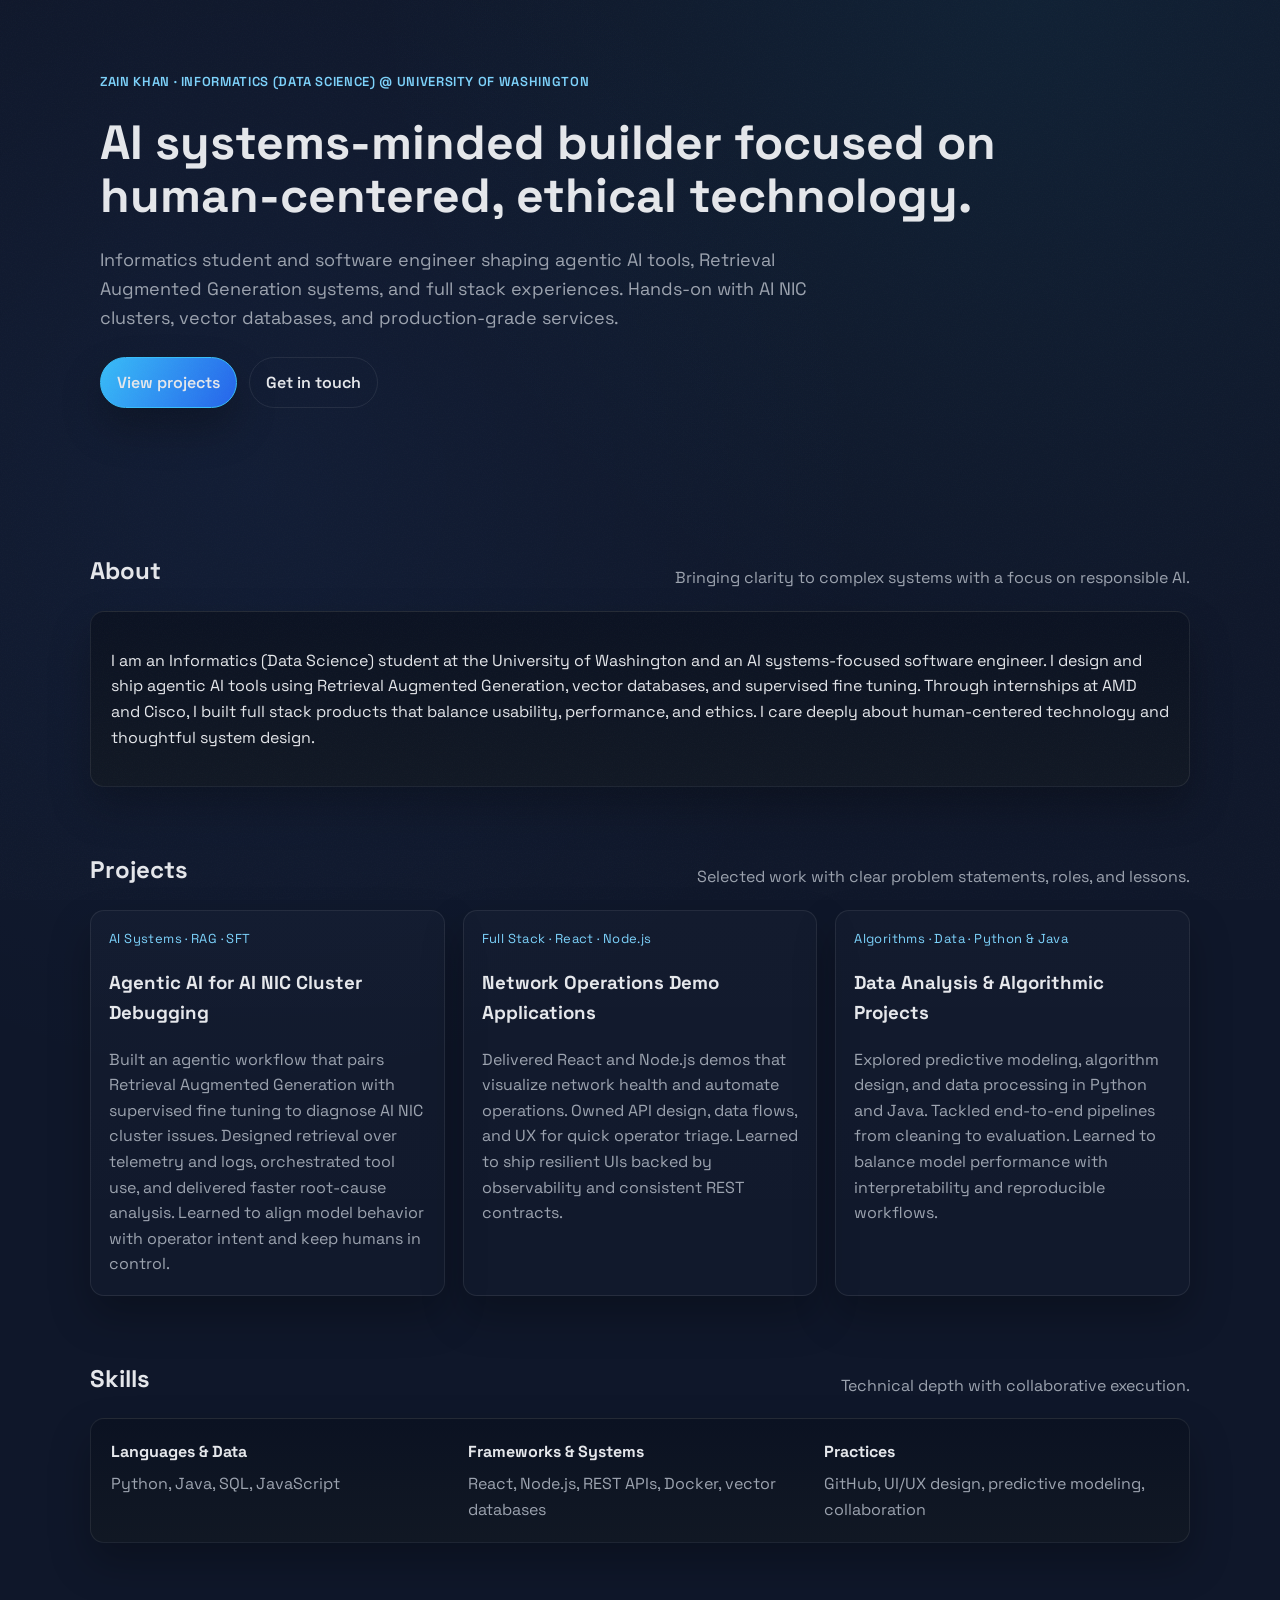
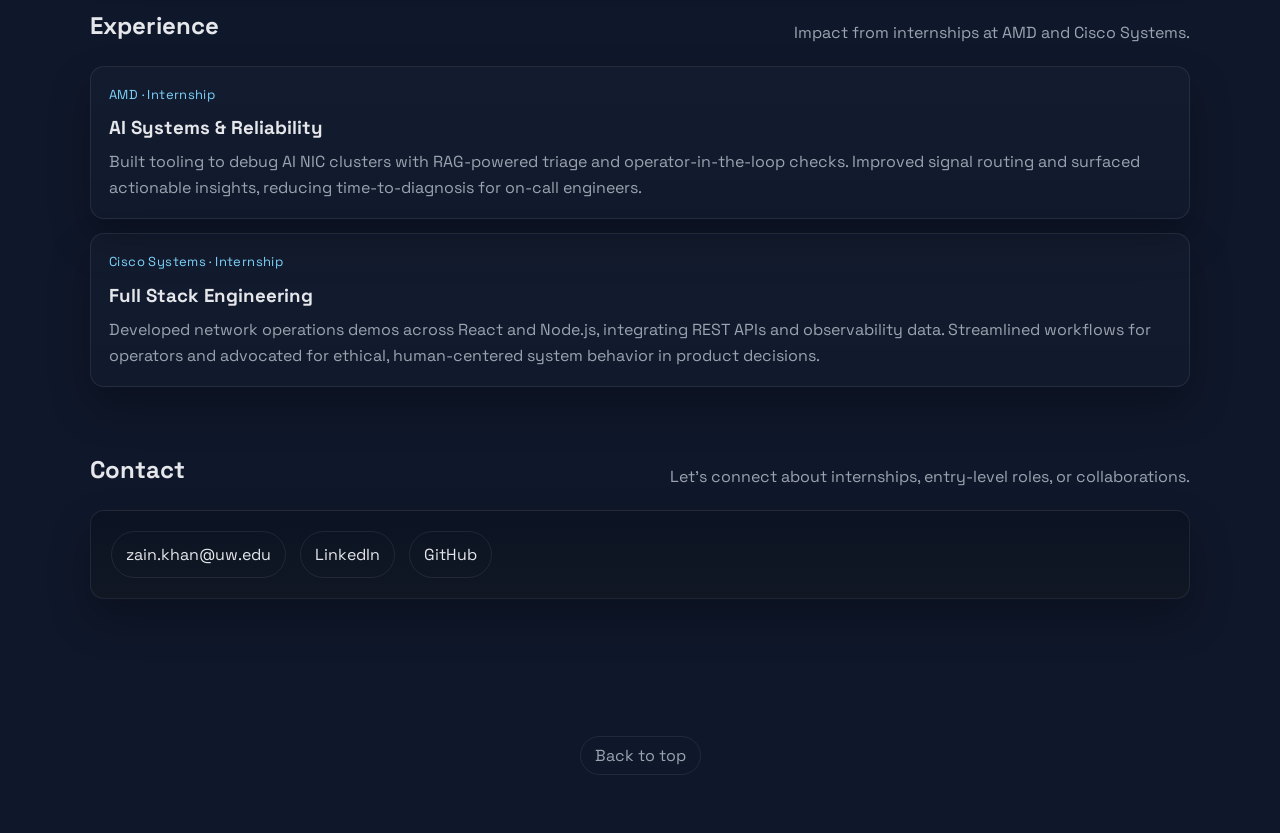
==== index.html @ 194621d7 "first commits" ====
<!doctype html>
<html lang="en">
<head>
  <meta charset="UTF-8">
  <meta name="viewport" content="width=device-width, initial-scale=1.0">
  <title>Zain Khan | Portfolio</title>
  <link rel="preconnect" href="https://fonts.googleapis.com">
  <link rel="preconnect" href="https://fonts.gstatic.com" crossorigin>
  <link href="https://fonts.googleapis.com/css2?family=Space+Grotesk:wght@400;500;600&family=Inter:wght@400;500&display=swap" rel="stylesheet">
  <link rel="stylesheet" href="style.css">
</head>
<body>
  <div class="grain"></div>
  <header class="hero" id="top">
    <div class="hero__inner">
      <p class="eyebrow">Zain Khan · Informatics (Data Science) @ University of Washington</p>
      <h1 class="hero__title">AI systems-minded builder focused on human-centered, ethical technology.</h1>
      <p class="hero__lede">
        Informatics student and software engineer shaping agentic AI tools, Retrieval Augmented Generation systems,
        and full stack experiences. Hands-on with AI NIC clusters, vector databases, and production-grade services.
      </p>
      <div class="hero__actions">
        <a class="button" href="#projects">View projects</a>
        <a class="button button--ghost" href="#contact">Get in touch</a>
      </div>
    </div>
  </header>

  <main class="shell">
    <section class="section" id="about">
      <div class="section__header">
        <h2>About</h2>
        <p>Bringing clarity to complex systems with a focus on responsible AI.</p>
      </div>
      <div class="panel">
        <p>
          I am an Informatics (Data Science) student at the University of Washington and an AI systems-focused software
          engineer. I design and ship agentic AI tools using Retrieval Augmented Generation, vector databases, and
          supervised fine tuning. Through internships at AMD and Cisco, I built full stack products that balance
          usability, performance, and ethics. I care deeply about human-centered technology and thoughtful system design.
        </p>
      </div>
    </section>

    <section class="section" id="projects">
      <div class="section__header">
        <h2>Projects</h2>
        <p>Selected work with clear problem statements, roles, and lessons.</p>
      </div>
      <div class="grid">
        <article class="card">
          <div class="card__meta">AI Systems · RAG · SFT</div>
          <h3>Agentic AI for AI NIC Cluster Debugging</h3>
          <p class="card__body">
            Built an agentic workflow that pairs Retrieval Augmented Generation with supervised fine tuning to diagnose
            AI NIC cluster issues. Designed retrieval over telemetry and logs, orchestrated tool use, and delivered faster
            root-cause analysis. Learned to align model behavior with operator intent and keep humans in control.
          </p>
        </article>
        <article class="card">
          <div class="card__meta">Full Stack · React · Node.js</div>
          <h3>Network Operations Demo Applications</h3>
          <p class="card__body">
            Delivered React and Node.js demos that visualize network health and automate operations. Owned API design,
            data flows, and UX for quick operator triage. Learned to ship resilient UIs backed by observability and
            consistent REST contracts.
          </p>
        </article>
        <article class="card">
          <div class="card__meta">Algorithms · Data · Python &amp; Java</div>
          <h3>Data Analysis &amp; Algorithmic Projects</h3>
          <p class="card__body">
            Explored predictive modeling, algorithm design, and data processing in Python and Java. Tackled end-to-end
            pipelines from cleaning to evaluation. Learned to balance model performance with interpretability and
            reproducible workflows.
          </p>
        </article>
      </div>
    </section>

    <section class="section" id="skills">
      <div class="section__header">
        <h2>Skills</h2>
        <p>Technical depth with collaborative execution.</p>
      </div>
      <div class="panel skills">
        <div>
          <h4>Languages &amp; Data</h4>
          <p>Python, Java, SQL, JavaScript</p>
        </div>
        <div>
          <h4>Frameworks &amp; Systems</h4>
          <p>React, Node.js, REST APIs, Docker, vector databases</p>
        </div>
        <div>
          <h4>Practices</h4>
          <p>GitHub, UI/UX design, predictive modeling, collaboration</p>
        </div>
      </div>
    </section>

    <section class="section" id="experience">
      <div class="section__header">
        <h2>Experience</h2>
        <p>Impact from internships at AMD and Cisco Systems.</p>
      </div>
      <div class="timeline">
        <div class="timeline__item">
          <div class="timeline__meta">AMD · Internship</div>
          <h3>AI Systems &amp; Reliability</h3>
          <p>
            Built tooling to debug AI NIC clusters with RAG-powered triage and operator-in-the-loop checks. Improved
            signal routing and surfaced actionable insights, reducing time-to-diagnosis for on-call engineers.
          </p>
        </div>
        <div class="timeline__item">
          <div class="timeline__meta">Cisco Systems · Internship</div>
          <h3>Full Stack Engineering</h3>
          <p>
            Developed network operations demos across React and Node.js, integrating REST APIs and observability data.
            Streamlined workflows for operators and advocated for ethical, human-centered system behavior in product
            decisions.
          </p>
        </div>
      </div>
    </section>

    <section class="section" id="contact">
      <div class="section__header">
        <h2>Contact</h2>
        <p>Let’s connect about internships, entry-level roles, or collaborations.</p>
      </div>
      <div class="panel contact">
        <a href="mailto:zhk2@uw.edu" class="contact__link">zain.khan@uw.edu</a>
        <a href="www.linkedin.com/in/zain-khan-049b22222" class="contact__link" target="_blank" rel="noreferrer">LinkedIn</a>
        <a href="https://github.com/zainkhanh1892" class="contact__link" target="_blank" rel="noreferrer">GitHub</a>
      </div>
    </section>
  </main>

  <footer class="footer">
    <a href="#top" class="back-to-top">Back to top</a>
  </footer>
</body>
</html>
---- style.css ----
:root {
  --bg: #0f172a;
  --surface: #111827;
  --card: #111824;
  --panel: #0b1222;
  --text: #e5e7eb;
  --muted: #9ca3af;
  --accent: #7dd3fc;
  --accent-strong: #38bdf8;
  --border: rgba(255, 255, 255, 0.08);
  --shadow: 0 20px 40px rgba(0, 0, 0, 0.25);
  --radius: 14px;
}

* {
  box-sizing: border-box;
}

body {
  margin: 0;
  font-family: "Space Grotesk", "Inter", "Helvetica Neue", Arial, sans-serif;
  background: radial-gradient(circle at 20% 20%, rgba(61, 131, 255, 0.05), transparent 28%),
    radial-gradient(circle at 80% 0%, rgba(34, 211, 238, 0.05), transparent 25%),
    var(--bg);
  color: var(--text);
  min-height: 100vh;
  line-height: 1.6;
}

.grain {
  pointer-events: none;
  position: fixed;
  inset: 0;
  background-image: url("data:image/svg+xml,%3Csvg xmlns='http://www.w3.org/2000/svg' width='160' height='160' viewBox='0 0 160 160'%3E%3Cfilter id='n' x='0' y='0'%3E%3CfeTurbulence type='fractalNoise' baseFrequency='.8' numOctaves='4' stitchTiles='stitch'/%3E%3C/filter%3E%3Crect width='100%25' height='100%25' filter='url(%23n)' opacity='.05'/%3E%3C/svg%3E");
  opacity: 0.5;
}

.shell {
  width: min(1100px, 92vw);
  margin: 0 auto 120px;
  padding-top: 48px;
}

.hero {
  padding: 72px 0 32px;
}

.hero__inner {
  width: min(1080px, 90vw);
  margin: 0 auto;
  display: grid;
  gap: 24px;
}

.hero__title {
  font-size: clamp(32px, 5vw, 48px);
  line-height: 1.1;
  margin: 0;
}

.hero__lede {
  margin: 0;
  color: var(--muted);
  max-width: 720px;
  font-size: 18px;
}

.hero__actions {
  display: flex;
  gap: 12px;
  flex-wrap: wrap;
}

.eyebrow {
  margin: 0;
  letter-spacing: 0.05em;
  text-transform: uppercase;
  color: var(--accent);
  font-weight: 600;
  font-size: 13px;
}

.button {
  display: inline-flex;
  align-items: center;
  justify-content: center;
  padding: 12px 16px;
  border-radius: 999px;
  border: 1px solid var(--accent-strong);
  color: var(--text);
  text-decoration: none;
  background: linear-gradient(120deg, var(--accent-strong), #2563eb);
  font-weight: 600;
  transition: transform 120ms ease, box-shadow 120ms ease, opacity 120ms ease;
  box-shadow: var(--shadow);
}

.button:hover {
  transform: translateY(-2px);
}

.button:active {
  transform: translateY(0);
  opacity: 0.9;
}

.button--ghost {
  background: transparent;
  border-color: var(--border);
  box-shadow: none;
  color: var(--text);
}

.section {
  margin-top: 64px;
}

.section__header {
  display: flex;
  justify-content: space-between;
  align-items: flex-end;
  gap: 16px;
  flex-wrap: wrap;
  margin-bottom: 20px;
}

.section__header h2 {
  margin: 0;
  font-size: 24px;
}

.section__header p {
  margin: 0;
  color: var(--muted);
}

.panel {
  background: linear-gradient(180deg, var(--panel), var(--card));
  border: 1px solid var(--border);
  padding: 20px;
  border-radius: var(--radius);
  box-shadow: var(--shadow);
}

.grid {
  display: grid;
  grid-template-columns: repeat(auto-fit, minmax(280px, 1fr));
  gap: 18px;
}

.card {
  background: linear-gradient(180deg, rgba(255, 255, 255, 0.02), rgba(255, 255, 255, 0.01));
  border: 1px solid var(--border);
  padding: 18px;
  border-radius: var(--radius);
  box-shadow: var(--shadow);
  transition: transform 150ms ease, border-color 150ms ease;
}

.card:hover {
  transform: translateY(-4px);
  border-color: rgba(125, 211, 252, 0.5);
}

.card__meta {
  color: var(--accent);
  font-size: 13px;
  letter-spacing: 0.03em;
  margin-bottom: 8px;
}

.card__body {
  color: var(--muted);
  margin: 0;
}

.skills {
  display: grid;
  grid-template-columns: repeat(auto-fit, minmax(220px, 1fr));
  gap: 12px;
}

.skills h4 {
  margin: 0 0 6px 0;
  font-size: 16px;
}

.skills p {
  margin: 0;
  color: var(--muted);
}

.timeline {
  display: grid;
  gap: 14px;
}

.timeline__item {
  background: linear-gradient(180deg, rgba(255, 255, 255, 0.02), rgba(255, 255, 255, 0.01));
  border: 1px solid var(--border);
  padding: 18px;
  border-radius: var(--radius);
  box-shadow: var(--shadow);
}

.timeline__meta {
  color: var(--accent);
  font-size: 13px;
  letter-spacing: 0.03em;
}

.timeline__item h3 {
  margin: 8px 0 6px 0;
}

.timeline__item p {
  margin: 0;
  color: var(--muted);
}

.contact {
  display: flex;
  gap: 14px;
  flex-wrap: wrap;
}

.contact__link {
  color: var(--text);
  text-decoration: none;
  padding: 10px 14px;
  border: 1px solid var(--border);
  border-radius: 999px;
  transition: border-color 120ms ease, transform 120ms ease;
}

.contact__link:hover {
  border-color: var(--accent-strong);
  transform: translateY(-2px);
}

.footer {
  padding: 24px 0 64px;
  text-align: center;
}

.back-to-top {
  color: var(--muted);
  text-decoration: none;
  border: 1px solid var(--border);
  padding: 8px 14px;
  border-radius: 999px;
  transition: color 120ms ease, border-color 120ms ease;
}

.back-to-top:hover {
  color: var(--text);
  border-color: var(--accent);
}

@media (max-width: 640px) {
  .hero {
    padding-top: 48px;
  }

  .section {
    margin-top: 52px;
  }
}
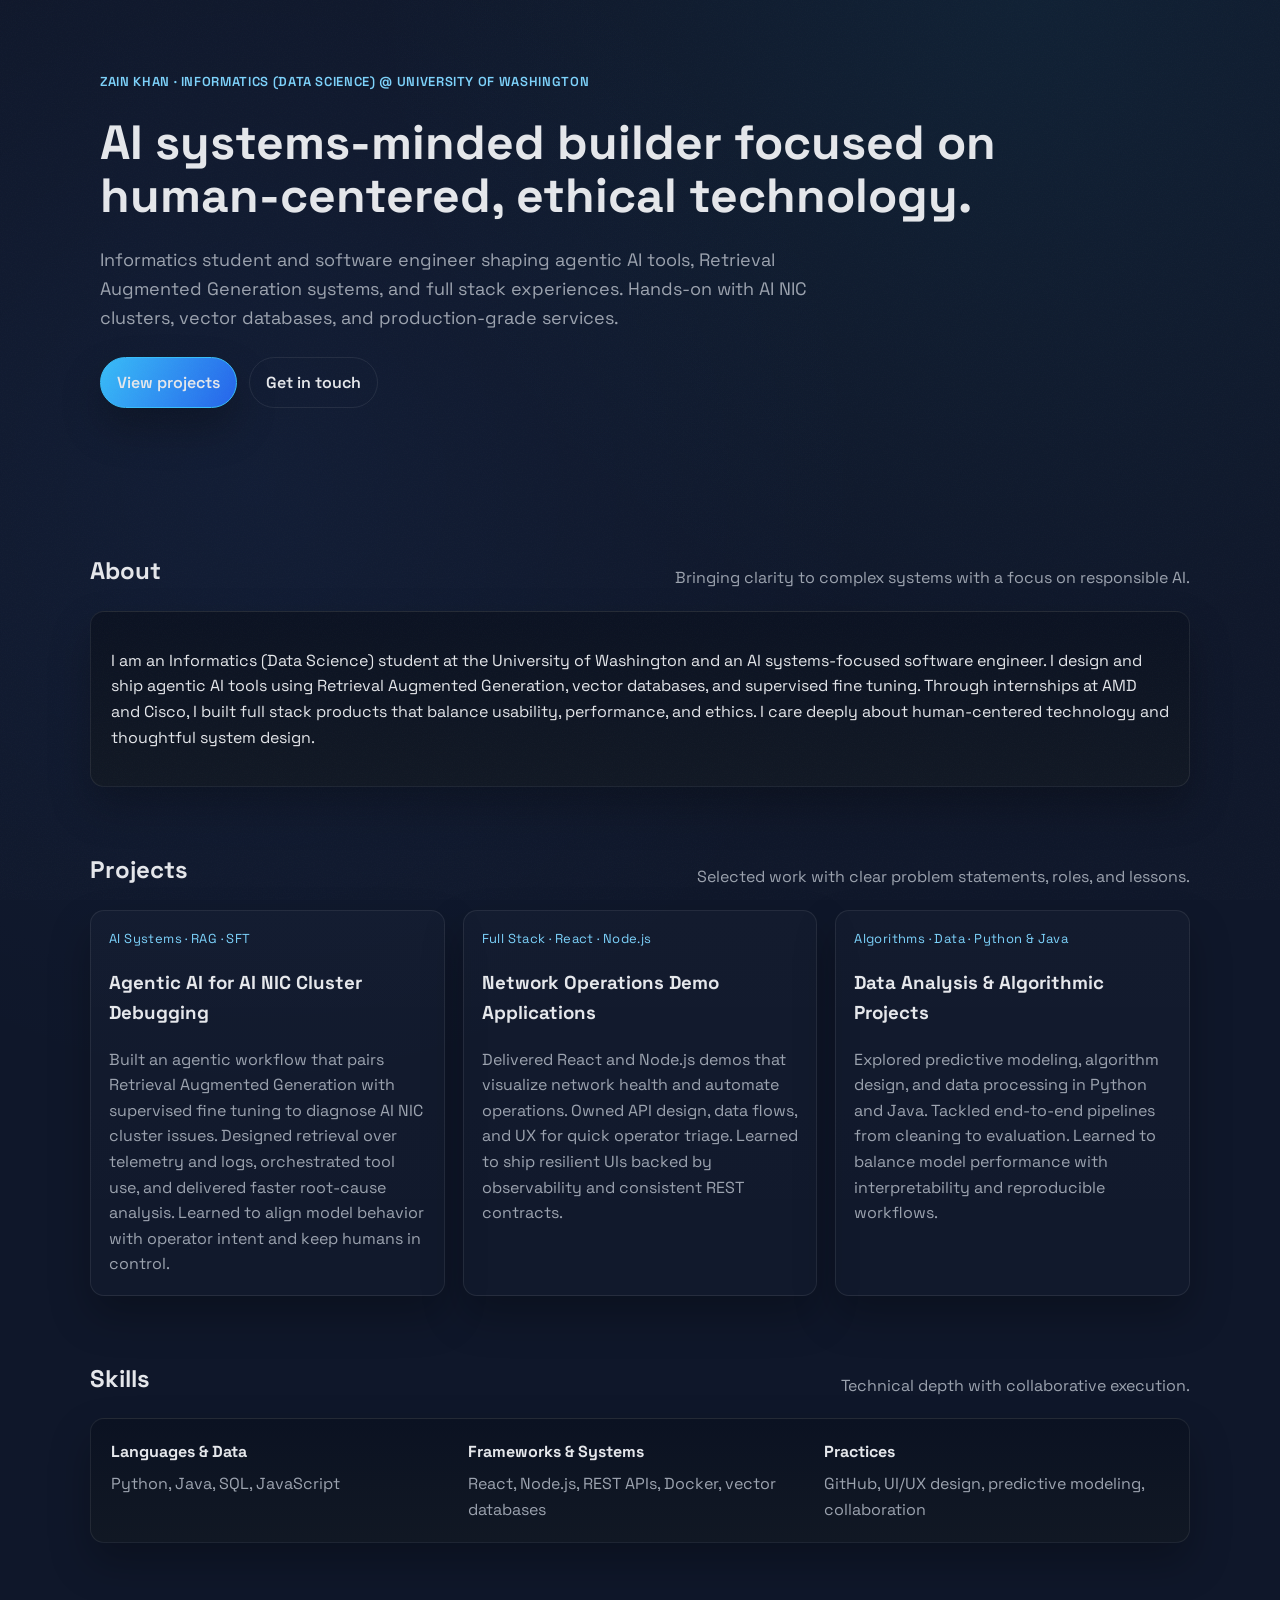
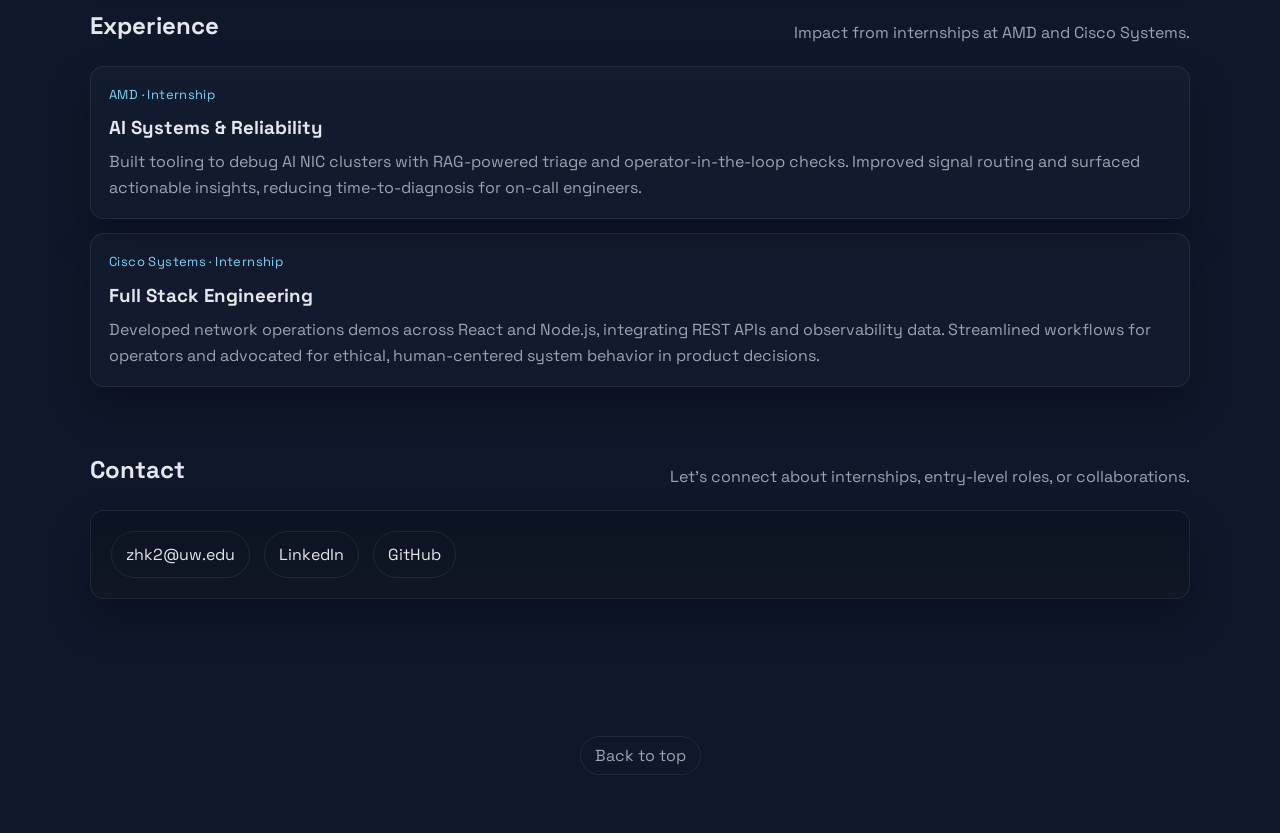
==== commit a33039a8: "fixed email" ====
--- a/index.html
+++ b/index.html
@@ -131,7 +131,7 @@
         <p>Let’s connect about internships, entry-level roles, or collaborations.</p>
       </div>
       <div class="panel contact">
-        <a href="mailto:zhk2@uw.edu" class="contact__link">zain.khan@uw.edu</a>
+        <a href="mailto:zhk2@uw.edu" class="contact__link">zhk2@uw.edu</a>
         <a href="www.linkedin.com/in/zain-khan-049b22222" class="contact__link" target="_blank" rel="noreferrer">LinkedIn</a>
         <a href="https://github.com/zainkhanh1892" class="contact__link" target="_blank" rel="noreferrer">GitHub</a>
       </div>
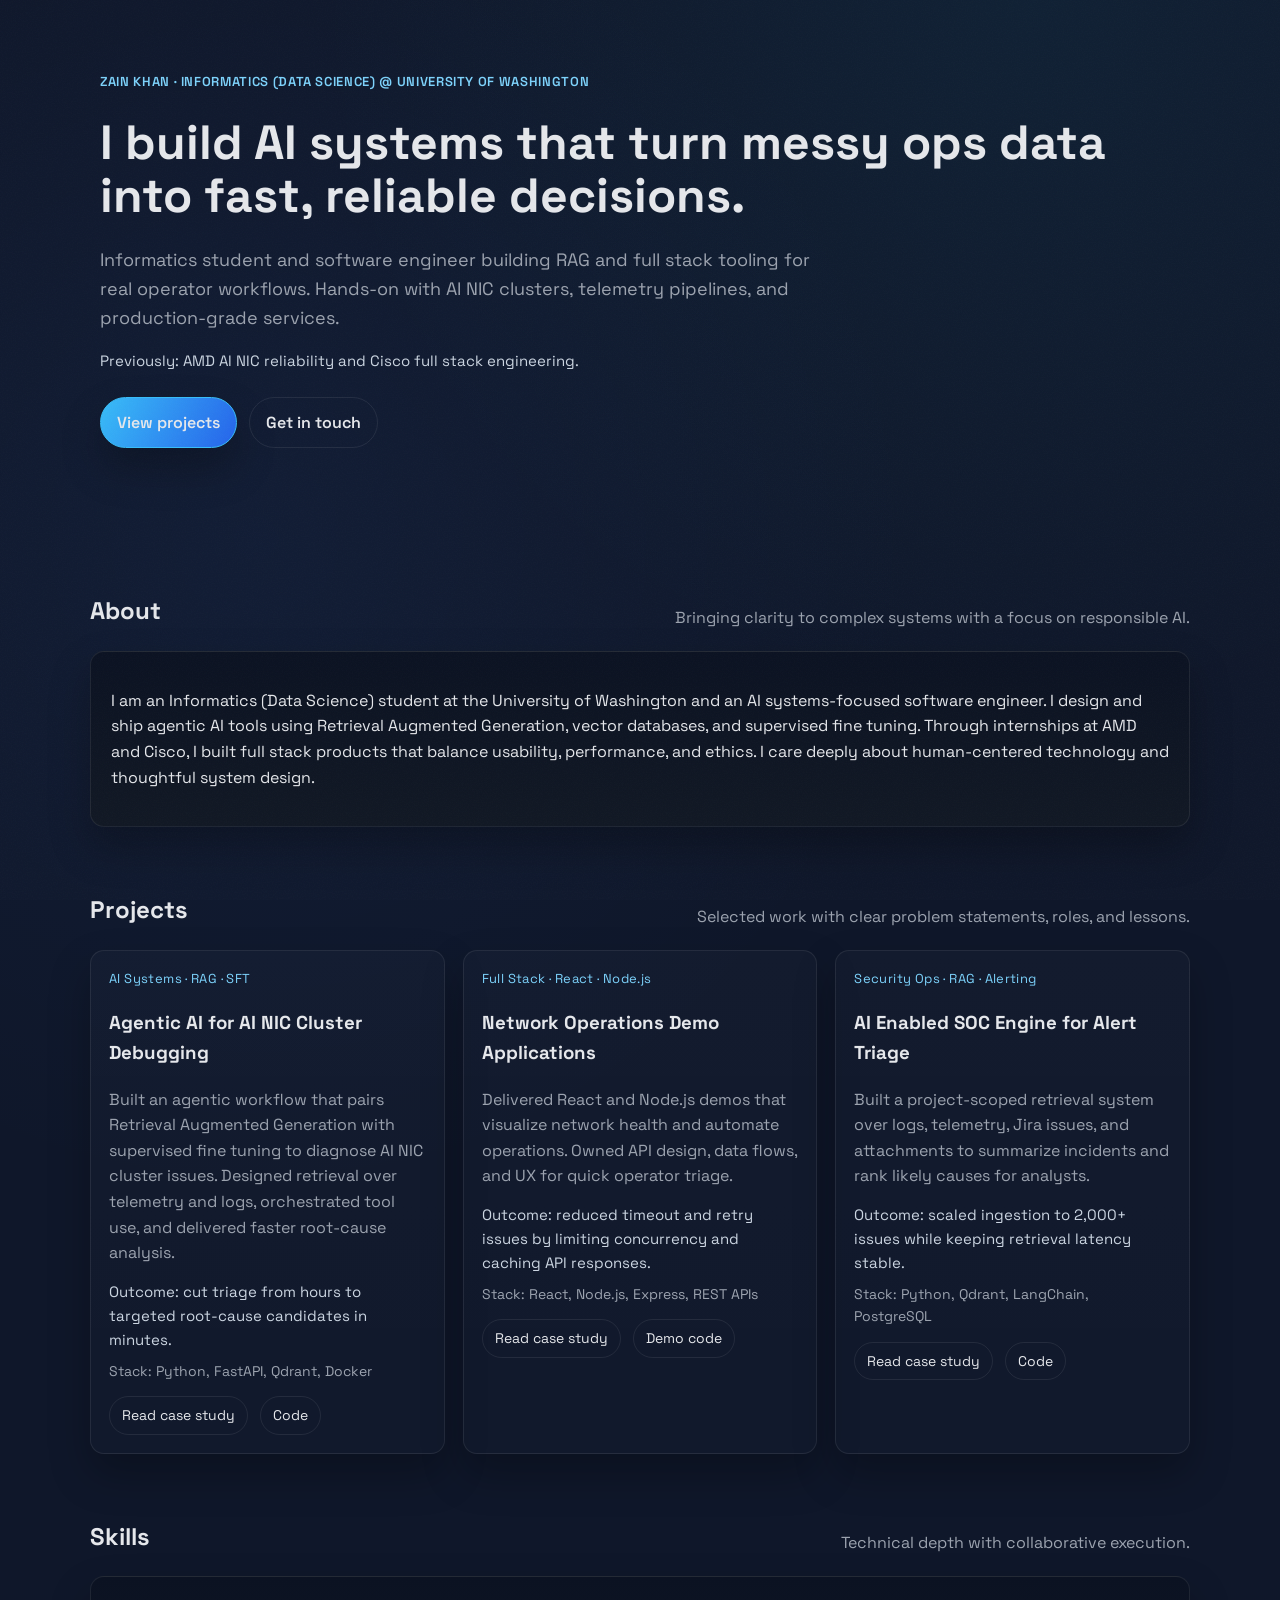
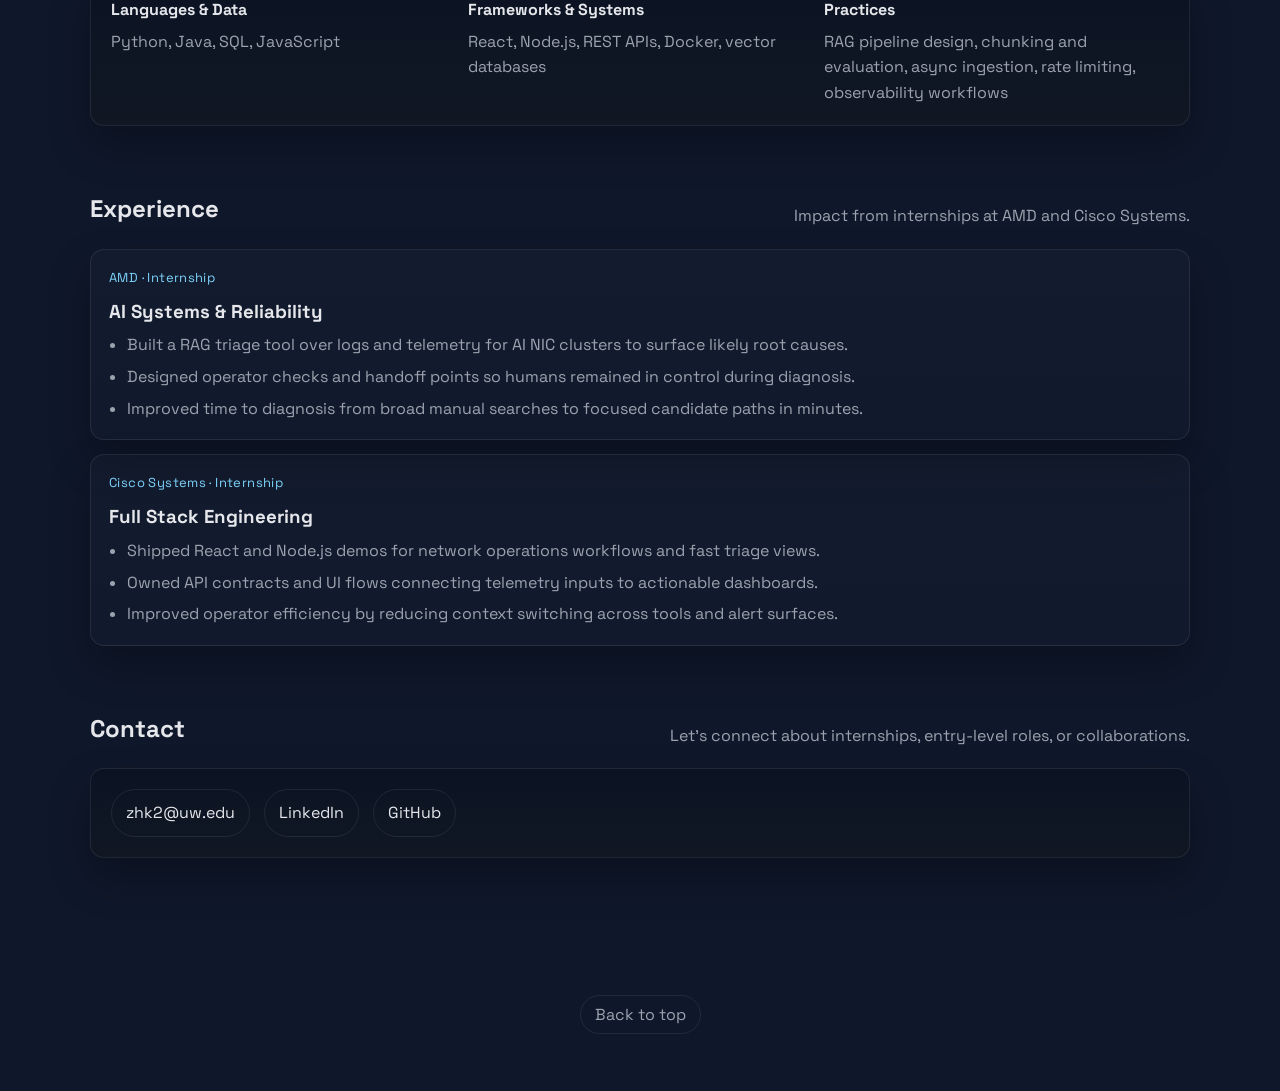
==== commit d564003b: "portfolio feedback changes" ====
--- a/index.html
+++ b/index.html
@@ -14,11 +14,12 @@
   <header class="hero" id="top">
     <div class="hero__inner">
       <p class="eyebrow">Zain Khan · Informatics (Data Science) @ University of Washington</p>
-      <h1 class="hero__title">AI systems-minded builder focused on human-centered, ethical technology.</h1>
+      <h1 class="hero__title">I build AI systems that turn messy ops data into fast, reliable decisions.</h1>
       <p class="hero__lede">
-        Informatics student and software engineer shaping agentic AI tools, Retrieval Augmented Generation systems,
-        and full stack experiences. Hands-on with AI NIC clusters, vector databases, and production-grade services.
+        Informatics student and software engineer building RAG and full stack tooling for real operator workflows.
+        Hands-on with AI NIC clusters, telemetry pipelines, and production-grade services.
       </p>
+      <p class="hero__cred">Previously: AMD AI NIC reliability and Cisco full stack engineering.</p>
       <div class="hero__actions">
         <a class="button" href="#projects">View projects</a>
         <a class="button button--ghost" href="#contact">Get in touch</a>
@@ -54,26 +55,42 @@
           <p class="card__body">
             Built an agentic workflow that pairs Retrieval Augmented Generation with supervised fine tuning to diagnose
             AI NIC cluster issues. Designed retrieval over telemetry and logs, orchestrated tool use, and delivered faster
-            root-cause analysis. Learned to align model behavior with operator intent and keep humans in control.
+            root-cause analysis.
           </p>
+          <p class="card__metric">Outcome: cut triage from hours to targeted root-cause candidates in minutes.</p>
+          <p class="card__stack">Stack: Python, FastAPI, Qdrant, Docker</p>
+          <div class="card__links">
+            <a href="case-studies/ai-nic-rag.html">Read case study</a>
+            <a href="https://github.com/zainkhanh1892" target="_blank" rel="noreferrer">Code</a>
+          </div>
         </article>
         <article class="card">
           <div class="card__meta">Full Stack · React · Node.js</div>
           <h3>Network Operations Demo Applications</h3>
           <p class="card__body">
             Delivered React and Node.js demos that visualize network health and automate operations. Owned API design,
-            data flows, and UX for quick operator triage. Learned to ship resilient UIs backed by observability and
-            consistent REST contracts.
+            data flows, and UX for quick operator triage.
           </p>
+          <p class="card__metric">Outcome: reduced timeout and retry issues by limiting concurrency and caching API responses.</p>
+          <p class="card__stack">Stack: React, Node.js, Express, REST APIs</p>
+          <div class="card__links">
+            <a href="case-studies/network-ops-demos.html">Read case study</a>
+            <a href="https://github.com/zainkhanh1892" target="_blank" rel="noreferrer">Demo code</a>
+          </div>
         </article>
         <article class="card">
-          <div class="card__meta">Algorithms · Data · Python &amp; Java</div>
-          <h3>Data Analysis &amp; Algorithmic Projects</h3>
+          <div class="card__meta">Security Ops · RAG · Alerting</div>
+          <h3>AI Enabled SOC Engine for Alert Triage</h3>
           <p class="card__body">
-            Explored predictive modeling, algorithm design, and data processing in Python and Java. Tackled end-to-end
-            pipelines from cleaning to evaluation. Learned to balance model performance with interpretability and
-            reproducible workflows.
+            Built a project-scoped retrieval system over logs, telemetry, Jira issues, and attachments to summarize incidents
+            and rank likely causes for analysts.
           </p>
+          <p class="card__metric">Outcome: scaled ingestion to 2,000+ issues while keeping retrieval latency stable.</p>
+          <p class="card__stack">Stack: Python, Qdrant, LangChain, PostgreSQL</p>
+          <div class="card__links">
+            <a href="case-studies/soc-engine-rag.html">Read case study</a>
+            <a href="https://github.com/zainkhanh1892" target="_blank" rel="noreferrer">Code</a>
+          </div>
         </article>
       </div>
     </section>
@@ -94,7 +111,7 @@
         </div>
         <div>
           <h4>Practices</h4>
-          <p>GitHub, UI/UX design, predictive modeling, collaboration</p>
+          <p>RAG pipeline design, chunking and evaluation, async ingestion, rate limiting, observability workflows</p>
         </div>
       </div>
     </section>
@@ -108,19 +125,20 @@
         <div class="timeline__item">
           <div class="timeline__meta">AMD · Internship</div>
           <h3>AI Systems &amp; Reliability</h3>
-          <p>
-            Built tooling to debug AI NIC clusters with RAG-powered triage and operator-in-the-loop checks. Improved
-            signal routing and surfaced actionable insights, reducing time-to-diagnosis for on-call engineers.
-          </p>
+          <ul>
+            <li>Built a RAG triage tool over logs and telemetry for AI NIC clusters to surface likely root causes.</li>
+            <li>Designed operator checks and handoff points so humans remained in control during diagnosis.</li>
+            <li>Improved time to diagnosis from broad manual searches to focused candidate paths in minutes.</li>
+          </ul>
         </div>
         <div class="timeline__item">
           <div class="timeline__meta">Cisco Systems · Internship</div>
           <h3>Full Stack Engineering</h3>
-          <p>
-            Developed network operations demos across React and Node.js, integrating REST APIs and observability data.
-            Streamlined workflows for operators and advocated for ethical, human-centered system behavior in product
-            decisions.
-          </p>
+          <ul>
+            <li>Shipped React and Node.js demos for network operations workflows and fast triage views.</li>
+            <li>Owned API contracts and UI flows connecting telemetry inputs to actionable dashboards.</li>
+            <li>Improved operator efficiency by reducing context switching across tools and alert surfaces.</li>
+          </ul>
         </div>
       </div>
     </section>
@@ -132,7 +150,7 @@
       </div>
       <div class="panel contact">
         <a href="mailto:zhk2@uw.edu" class="contact__link">zhk2@uw.edu</a>
-        <a href="www.linkedin.com/in/zain-khan-049b22222" class="contact__link" target="_blank" rel="noreferrer">LinkedIn</a>
+        <a href="https://linkedin.com/in/zain-khan-049b22222" class="contact__link" target="_blank" rel="noreferrer">LinkedIn</a>
         <a href="https://github.com/zainkhanh1892" class="contact__link" target="_blank" rel="noreferrer">GitHub</a>
       </div>
     </section>
--- a/style.css
+++ b/style.css
@@ -65,6 +65,13 @@
   font-size: 18px;
 }
 
+.hero__cred {
+  margin: -8px 0 0 0;
+  color: #cbd5e1;
+  font-size: 15px;
+  max-width: 720px;
+}
+
 .hero__actions {
   display: flex;
   gap: 12px;
@@ -174,6 +181,40 @@
   margin: 0;
 }
 
+.card__metric {
+  margin: 14px 0 0 0;
+  color: #cbd5e1;
+  font-size: 15px;
+}
+
+.card__stack {
+  margin: 8px 0 0 0;
+  color: var(--muted);
+  font-size: 14px;
+}
+
+.card__links {
+  display: flex;
+  gap: 12px;
+  margin-top: 14px;
+  flex-wrap: wrap;
+}
+
+.card__links a {
+  color: var(--text);
+  text-decoration: none;
+  border: 1px solid var(--border);
+  border-radius: 999px;
+  padding: 7px 12px;
+  font-size: 14px;
+  transition: border-color 120ms ease, transform 120ms ease;
+}
+
+.card__links a:hover {
+  border-color: var(--accent-strong);
+  transform: translateY(-2px);
+}
+
 .skills {
   display: grid;
   grid-template-columns: repeat(auto-fit, minmax(220px, 1fr));
@@ -218,6 +259,16 @@
   color: var(--muted);
 }
 
+.timeline__item ul {
+  margin: 0;
+  padding-left: 18px;
+  color: var(--muted);
+}
+
+.timeline__item li + li {
+  margin-top: 6px;
+}
+
 .contact {
   display: flex;
   gap: 14px;
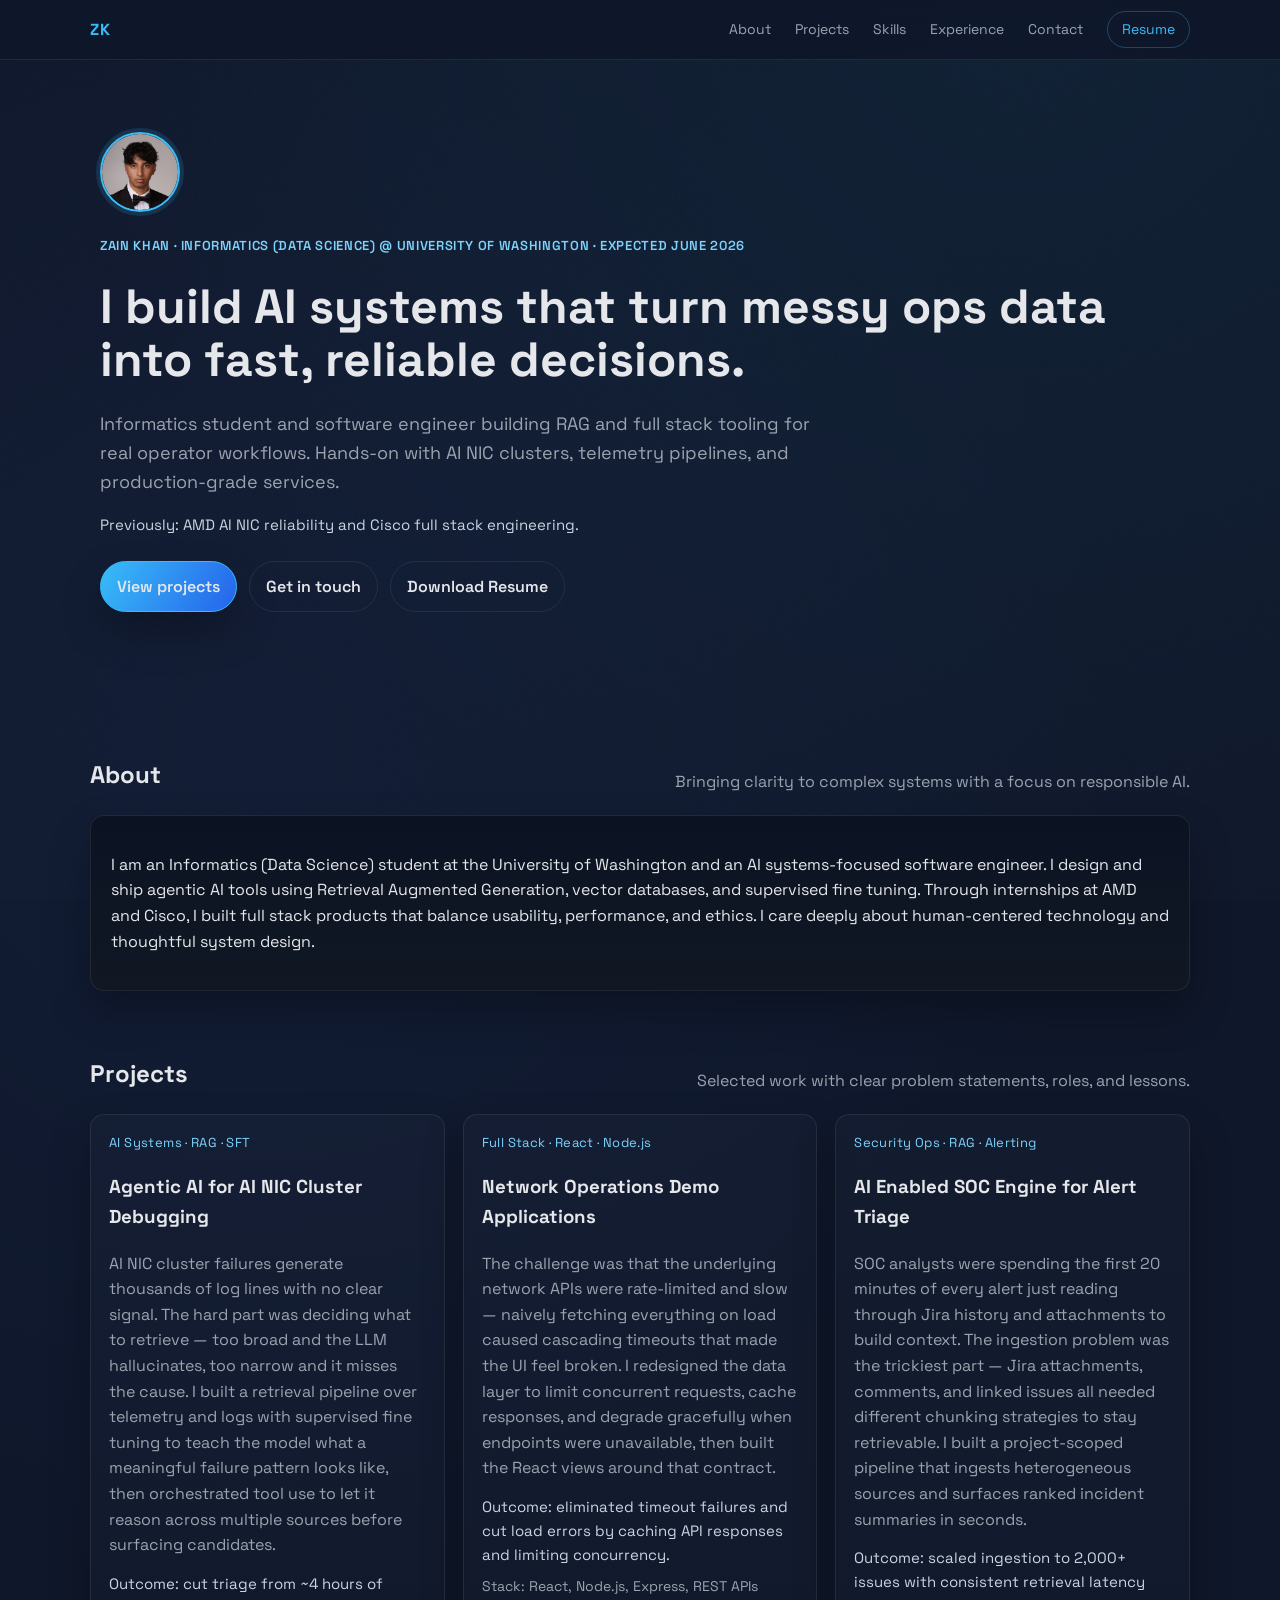
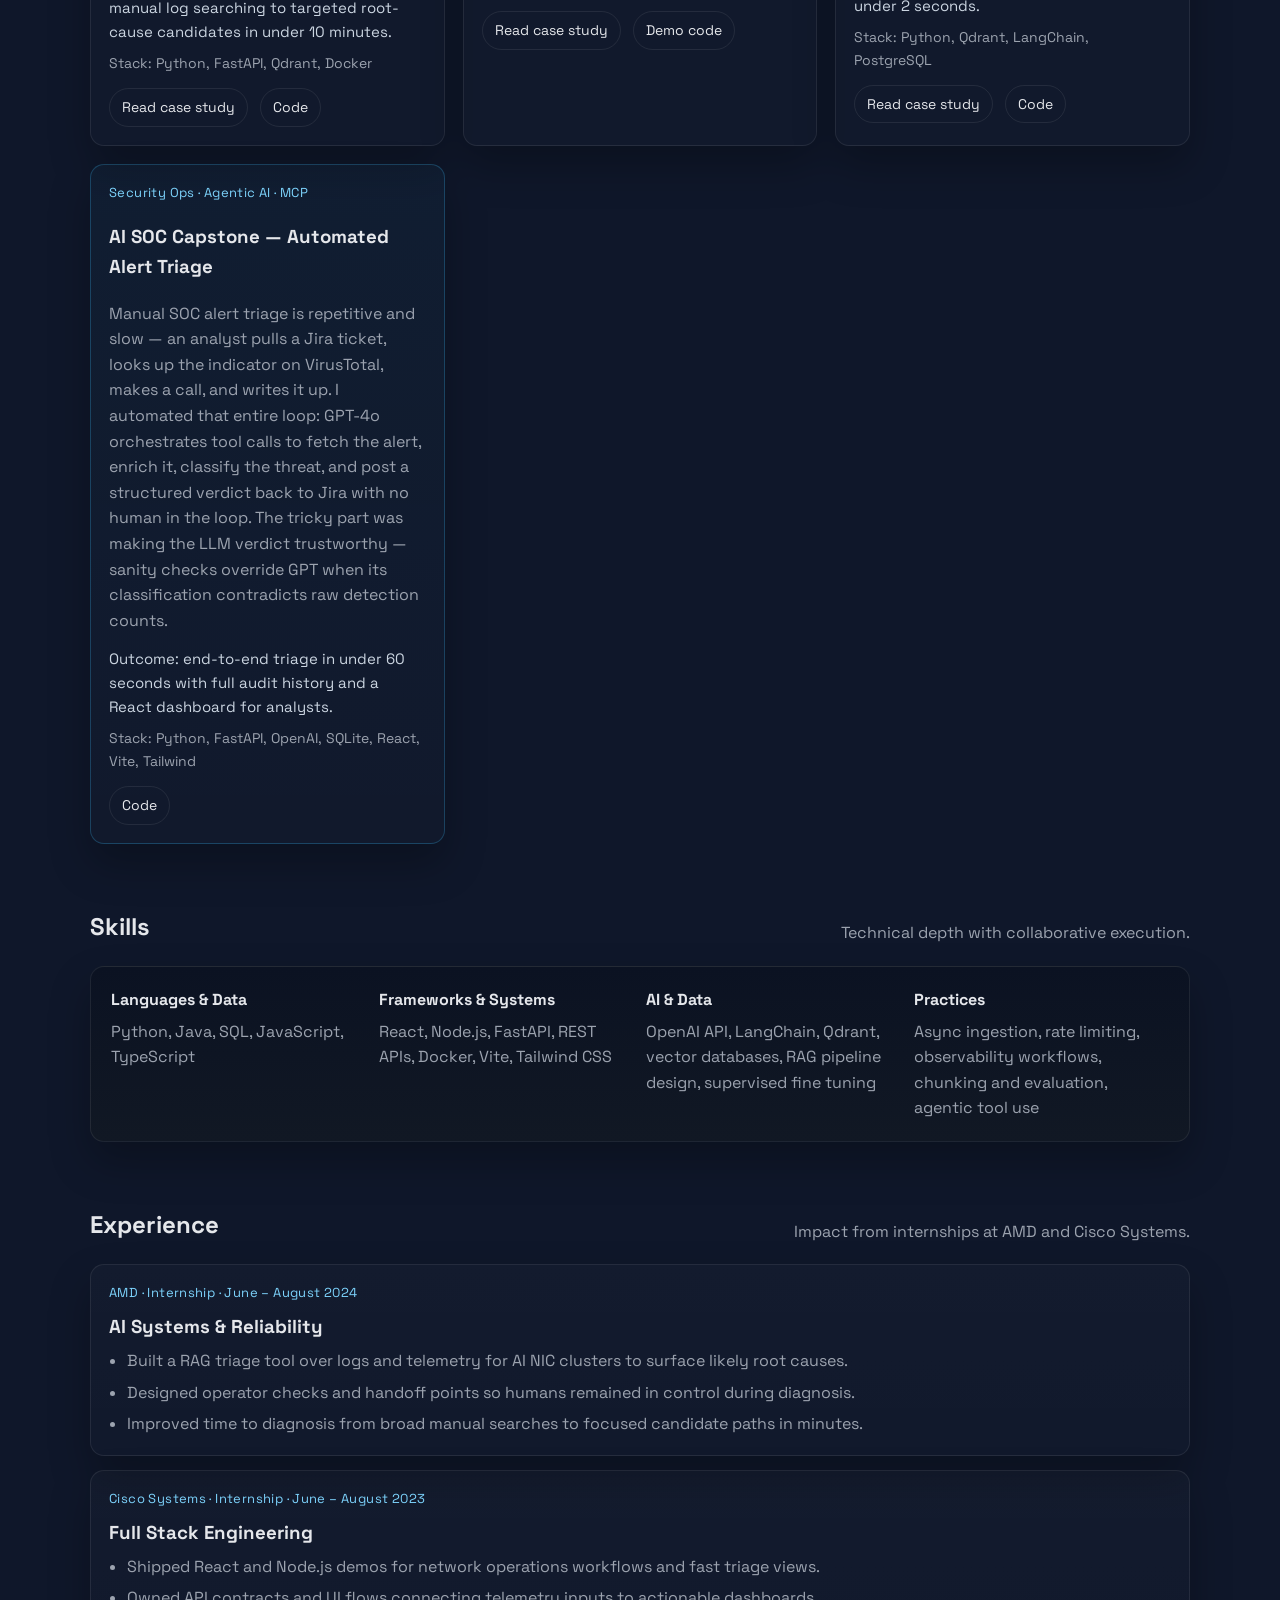
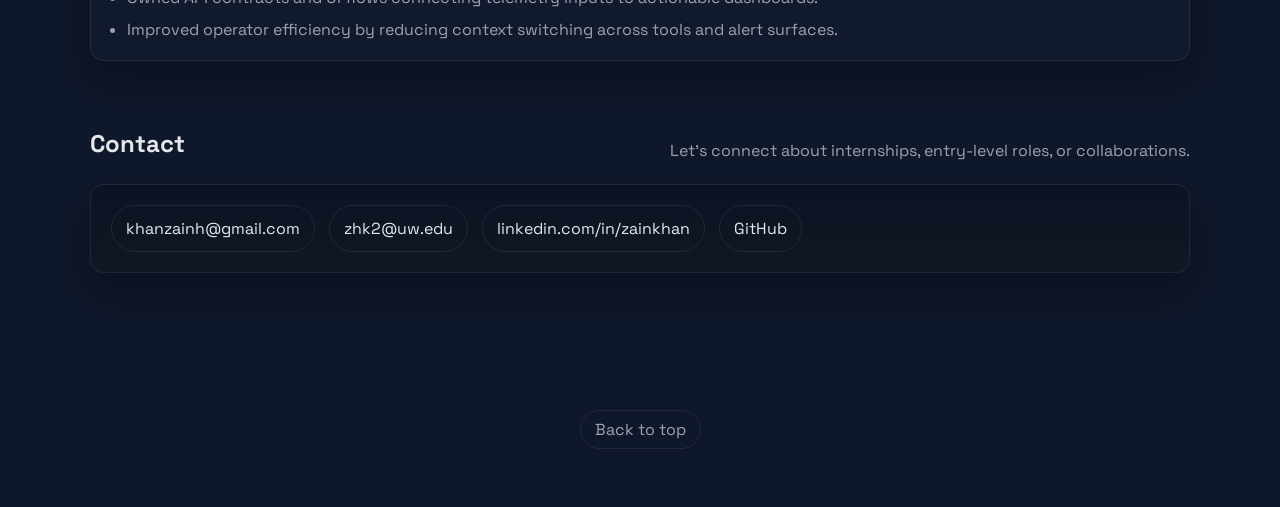
==== commit 6e974573: "Add nav, profile photo, resume, SOC Capstone project, and portfolio improvements - Sticky frosted-gl" ====
--- a/index.html
+++ b/index.html
@@ -4,16 +4,40 @@
   <meta charset="UTF-8">
   <meta name="viewport" content="width=device-width, initial-scale=1.0">
   <title>Zain Khan | Portfolio</title>
+  <meta name="description" content="Zain Khan — Informatics (Data Science) student at UW building AI systems, RAG pipelines, and full stack tooling for real operator workflows.">
+  <meta property="og:title" content="Zain Khan | Portfolio">
+  <meta property="og:description" content="AI systems engineer building RAG and full stack tooling for real operator workflows. Previously AMD and Cisco.">
+  <meta property="og:type" content="website">
+  <meta property="og:image" content="ZAIN KHAN copy.png">
+  <link rel="icon" href="data:image/svg+xml,<svg xmlns='http://www.w3.org/2000/svg' viewBox='0 0 32 32'><rect width='32' height='32' rx='6' fill='%2338bdf8'/><text x='50%25' y='50%25' dominant-baseline='central' text-anchor='middle' font-family='sans-serif' font-weight='700' font-size='16' fill='%230f172a'>ZK</text></svg>">
   <link rel="preconnect" href="https://fonts.googleapis.com">
   <link rel="preconnect" href="https://fonts.gstatic.com" crossorigin>
   <link href="https://fonts.googleapis.com/css2?family=Space+Grotesk:wght@400;500;600&family=Inter:wght@400;500&display=swap" rel="stylesheet">
   <link rel="stylesheet" href="style.css">
 </head>
 <body>
-  <div class="grain"></div>
+  <div class="grain" aria-hidden="true"></div>
+
+  <nav class="nav">
+    <div class="nav__inner">
+      <a class="nav__logo" href="#top">ZK</a>
+      <div class="nav__links">
+        <a href="#about">About</a>
+        <a href="#projects">Projects</a>
+        <a href="#skills">Skills</a>
+        <a href="#experience">Experience</a>
+        <a href="#contact">Contact</a>
+        <a href="Zain_Khan_Resume_One_Page.pdf" target="_blank" rel="noreferrer" class="nav__resume">Resume</a>
+      </div>
+    </div>
+  </nav>
+
   <header class="hero" id="top">
     <div class="hero__inner">
-      <p class="eyebrow">Zain Khan · Informatics (Data Science) @ University of Washington</p>
+      <div class="hero__avatar">
+        <img src="ZAIN KHAN copy.png" alt="Zain Khan">
+      </div>
+      <p class="eyebrow">Zain Khan · Informatics (Data Science) @ University of Washington · Expected June 2026</p>
       <h1 class="hero__title">I build AI systems that turn messy ops data into fast, reliable decisions.</h1>
       <p class="hero__lede">
         Informatics student and software engineer building RAG and full stack tooling for real operator workflows.
@@ -23,6 +47,7 @@
       <div class="hero__actions">
         <a class="button" href="#projects">View projects</a>
         <a class="button button--ghost" href="#contact">Get in touch</a>
+        <a class="button button--ghost" href="Zain_Khan_Resume_One_Page.pdf" target="_blank" rel="noreferrer">Download Resume</a>
       </div>
     </div>
   </header>
@@ -53,11 +78,9 @@
           <div class="card__meta">AI Systems · RAG · SFT</div>
           <h3>Agentic AI for AI NIC Cluster Debugging</h3>
           <p class="card__body">
-            Built an agentic workflow that pairs Retrieval Augmented Generation with supervised fine tuning to diagnose
-            AI NIC cluster issues. Designed retrieval over telemetry and logs, orchestrated tool use, and delivered faster
-            root-cause analysis.
-          </p>
-          <p class="card__metric">Outcome: cut triage from hours to targeted root-cause candidates in minutes.</p>
+            AI NIC cluster failures generate thousands of log lines with no clear signal. The hard part was deciding what to retrieve — too broad and the LLM hallucinates, too narrow and it misses the cause. I built a retrieval pipeline over telemetry and logs with supervised fine tuning to teach the model what a meaningful failure pattern looks like, then orchestrated tool use to let it reason across multiple sources before surfacing candidates.
+          </p>
+          <p class="card__metric">Outcome: cut triage from ~4 hours of manual log searching to targeted root-cause candidates in under 10 minutes.</p>
           <p class="card__stack">Stack: Python, FastAPI, Qdrant, Docker</p>
           <div class="card__links">
             <a href="case-studies/ai-nic-rag.html">Read case study</a>
@@ -68,10 +91,9 @@
           <div class="card__meta">Full Stack · React · Node.js</div>
           <h3>Network Operations Demo Applications</h3>
           <p class="card__body">
-            Delivered React and Node.js demos that visualize network health and automate operations. Owned API design,
-            data flows, and UX for quick operator triage.
-          </p>
-          <p class="card__metric">Outcome: reduced timeout and retry issues by limiting concurrency and caching API responses.</p>
+            The challenge was that the underlying network APIs were rate-limited and slow — naively fetching everything on load caused cascading timeouts that made the UI feel broken. I redesigned the data layer to limit concurrent requests, cache responses, and degrade gracefully when endpoints were unavailable, then built the React views around that contract.
+          </p>
+          <p class="card__metric">Outcome: eliminated timeout failures and cut load errors by caching API responses and limiting concurrency.</p>
           <p class="card__stack">Stack: React, Node.js, Express, REST APIs</p>
           <div class="card__links">
             <a href="case-studies/network-ops-demos.html">Read case study</a>
@@ -82,16 +104,27 @@
           <div class="card__meta">Security Ops · RAG · Alerting</div>
           <h3>AI Enabled SOC Engine for Alert Triage</h3>
           <p class="card__body">
-            Built a project-scoped retrieval system over logs, telemetry, Jira issues, and attachments to summarize incidents
-            and rank likely causes for analysts.
-          </p>
-          <p class="card__metric">Outcome: scaled ingestion to 2,000+ issues while keeping retrieval latency stable.</p>
+            SOC analysts were spending the first 20 minutes of every alert just reading through Jira history and attachments to build context. The ingestion problem was the trickiest part — Jira attachments, comments, and linked issues all needed different chunking strategies to stay retrievable. I built a project-scoped pipeline that ingests heterogeneous sources and surfaces ranked incident summaries in seconds.
+          </p>
+          <p class="card__metric">Outcome: scaled ingestion to 2,000+ issues with consistent retrieval latency under 2 seconds.</p>
           <p class="card__stack">Stack: Python, Qdrant, LangChain, PostgreSQL</p>
           <div class="card__links">
             <a href="case-studies/soc-engine-rag.html">Read case study</a>
             <a href="https://github.com/zainkhanh1892" target="_blank" rel="noreferrer">Code</a>
           </div>
         </article>
+        <article class="card card--featured">
+          <div class="card__meta">Security Ops · Agentic AI · MCP</div>
+          <h3>AI SOC Capstone — Automated Alert Triage</h3>
+          <p class="card__body">
+            Manual SOC alert triage is repetitive and slow — an analyst pulls a Jira ticket, looks up the indicator on VirusTotal, makes a call, and writes it up. I automated that entire loop: GPT-4o orchestrates tool calls to fetch the alert, enrich it, classify the threat, and post a structured verdict back to Jira with no human in the loop. The tricky part was making the LLM verdict trustworthy — sanity checks override GPT when its classification contradicts raw detection counts.
+          </p>
+          <p class="card__metric">Outcome: end-to-end triage in under 60 seconds with full audit history and a React dashboard for analysts.</p>
+          <p class="card__stack">Stack: Python, FastAPI, OpenAI, SQLite, React, Vite, Tailwind</p>
+          <div class="card__links">
+            <a href="https://github.com/ashsesh/AI-SOC-Capstone" target="_blank" rel="noreferrer">Code</a>
+          </div>
+        </article>
       </div>
     </section>
 
@@ -103,15 +136,19 @@
       <div class="panel skills">
         <div>
           <h4>Languages &amp; Data</h4>
-          <p>Python, Java, SQL, JavaScript</p>
+          <p>Python, Java, SQL, JavaScript, TypeScript</p>
         </div>
         <div>
           <h4>Frameworks &amp; Systems</h4>
-          <p>React, Node.js, REST APIs, Docker, vector databases</p>
+          <p>React, Node.js, FastAPI, REST APIs, Docker, Vite, Tailwind CSS</p>
+        </div>
+        <div>
+          <h4>AI &amp; Data</h4>
+          <p>OpenAI API, LangChain, Qdrant, vector databases, RAG pipeline design, supervised fine tuning</p>
         </div>
         <div>
           <h4>Practices</h4>
-          <p>RAG pipeline design, chunking and evaluation, async ingestion, rate limiting, observability workflows</p>
+          <p>Async ingestion, rate limiting, observability workflows, chunking and evaluation, agentic tool use</p>
         </div>
       </div>
     </section>
@@ -123,7 +160,7 @@
       </div>
       <div class="timeline">
         <div class="timeline__item">
-          <div class="timeline__meta">AMD · Internship</div>
+          <div class="timeline__meta">AMD · Internship · June – August 2024</div>
           <h3>AI Systems &amp; Reliability</h3>
           <ul>
             <li>Built a RAG triage tool over logs and telemetry for AI NIC clusters to surface likely root causes.</li>
@@ -132,7 +169,7 @@
           </ul>
         </div>
         <div class="timeline__item">
-          <div class="timeline__meta">Cisco Systems · Internship</div>
+          <div class="timeline__meta">Cisco Systems · Internship · June – August 2023</div>
           <h3>Full Stack Engineering</h3>
           <ul>
             <li>Shipped React and Node.js demos for network operations workflows and fast triage views.</li>
@@ -146,11 +183,12 @@
     <section class="section" id="contact">
       <div class="section__header">
         <h2>Contact</h2>
-        <p>Let’s connect about internships, entry-level roles, or collaborations.</p>
+        <p>Let's connect about internships, entry-level roles, or collaborations.</p>
       </div>
       <div class="panel contact">
+        <a href="mailto:khanzainh@gmail.com" class="contact__link">khanzainh@gmail.com</a>
         <a href="mailto:zhk2@uw.edu" class="contact__link">zhk2@uw.edu</a>
-        <a href="https://linkedin.com/in/zain-khan-049b22222" class="contact__link" target="_blank" rel="noreferrer">LinkedIn</a>
+        <a href="https://linkedin.com/in/zain-khan-049b22222" class="contact__link" target="_blank" rel="noreferrer">linkedin.com/in/zainkhan</a>
         <a href="https://github.com/zainkhanh1892" class="contact__link" target="_blank" rel="noreferrer">GitHub</a>
       </div>
     </section>
--- a/style.css
+++ b/style.css
@@ -10,10 +10,15 @@
   --border: rgba(255, 255, 255, 0.08);
   --shadow: 0 20px 40px rgba(0, 0, 0, 0.25);
   --radius: 14px;
+  --nav-height: 60px;
 }
 
 * {
   box-sizing: border-box;
+}
+
+html {
+  scroll-behavior: smooth;
 }
 
 body {
@@ -33,16 +38,86 @@
   inset: 0;
   background-image: url("data:image/svg+xml,%3Csvg xmlns='http://www.w3.org/2000/svg' width='160' height='160' viewBox='0 0 160 160'%3E%3Cfilter id='n' x='0' y='0'%3E%3CfeTurbulence type='fractalNoise' baseFrequency='.8' numOctaves='4' stitchTiles='stitch'/%3E%3C/filter%3E%3Crect width='100%25' height='100%25' filter='url(%23n)' opacity='.05'/%3E%3C/svg%3E");
   opacity: 0.5;
-}
-
+  z-index: 0;
+}
+
+/* ── Nav ── */
+.nav {
+  position: fixed;
+  top: 0;
+  left: 0;
+  right: 0;
+  height: var(--nav-height);
+  z-index: 100;
+  background: rgba(15, 23, 42, 0.85);
+  backdrop-filter: blur(12px);
+  -webkit-backdrop-filter: blur(12px);
+  border-bottom: 1px solid var(--border);
+}
+
+.nav__inner {
+  width: min(1100px, 92vw);
+  margin: 0 auto;
+  height: 100%;
+  display: flex;
+  align-items: center;
+  justify-content: space-between;
+  gap: 24px;
+}
+
+.nav__logo {
+  font-weight: 700;
+  font-size: 16px;
+  color: var(--accent-strong);
+  text-decoration: none;
+  letter-spacing: 0.05em;
+  flex-shrink: 0;
+}
+
+.nav__links {
+  display: flex;
+  align-items: center;
+  gap: 24px;
+}
+
+.nav__links a {
+  color: var(--muted);
+  text-decoration: none;
+  font-size: 14px;
+  transition: color 120ms ease;
+}
+
+.nav__links a:hover {
+  color: var(--text);
+}
+
+.nav__resume {
+  color: var(--accent-strong) !important;
+  border: 1px solid rgba(56, 189, 248, 0.3);
+  border-radius: 999px;
+  padding: 6px 14px;
+  transition: border-color 120ms ease, background 120ms ease !important;
+}
+
+.nav__resume:hover {
+  border-color: var(--accent-strong) !important;
+  background: rgba(56, 189, 248, 0.08);
+}
+
+/* ── Shell ── */
 .shell {
   width: min(1100px, 92vw);
   margin: 0 auto 120px;
   padding-top: 48px;
-}
-
+  position: relative;
+  z-index: 1;
+}
+
+/* ── Hero ── */
 .hero {
-  padding: 72px 0 32px;
+  padding: calc(var(--nav-height) + 72px) 0 32px;
+  position: relative;
+  z-index: 1;
 }
 
 .hero__inner {
@@ -52,6 +127,22 @@
   gap: 24px;
 }
 
+.hero__avatar {
+  width: 80px;
+  height: 80px;
+  border-radius: 50%;
+  overflow: hidden;
+  border: 2px solid var(--accent-strong);
+  box-shadow: 0 0 0 4px rgba(56, 189, 248, 0.15);
+}
+
+.hero__avatar img {
+  width: 100%;
+  height: 100%;
+  object-fit: cover;
+  object-position: center top;
+}
+
 .hero__title {
   font-size: clamp(32px, 5vw, 48px);
   line-height: 1.1;
@@ -87,6 +178,7 @@
   font-size: 13px;
 }
 
+/* ── Buttons ── */
 .button {
   display: inline-flex;
   align-items: center;
@@ -118,6 +210,7 @@
   color: var(--text);
 }
 
+/* ── Sections ── */
 .section {
   margin-top: 64px;
 }
@@ -141,6 +234,7 @@
   color: var(--muted);
 }
 
+/* ── Panel ── */
 .panel {
   background: linear-gradient(180deg, var(--panel), var(--card));
   border: 1px solid var(--border);
@@ -149,6 +243,7 @@
   box-shadow: var(--shadow);
 }
 
+/* ── Project Grid ── */
 .grid {
   display: grid;
   grid-template-columns: repeat(auto-fit, minmax(280px, 1fr));
@@ -167,6 +262,11 @@
 .card:hover {
   transform: translateY(-4px);
   border-color: rgba(125, 211, 252, 0.5);
+}
+
+.card--featured {
+  border-color: rgba(56, 189, 248, 0.25);
+  background: linear-gradient(180deg, rgba(56, 189, 248, 0.04), rgba(255, 255, 255, 0.01));
 }
 
 .card__meta {
@@ -215,6 +315,7 @@
   transform: translateY(-2px);
 }
 
+/* ── Skills ── */
 .skills {
   display: grid;
   grid-template-columns: repeat(auto-fit, minmax(220px, 1fr));
@@ -231,6 +332,7 @@
   color: var(--muted);
 }
 
+/* ── Timeline ── */
 .timeline {
   display: grid;
   gap: 14px;
@@ -269,6 +371,7 @@
   margin-top: 6px;
 }
 
+/* ── Contact ── */
 .contact {
   display: flex;
   gap: 14px;
@@ -289,9 +392,12 @@
   transform: translateY(-2px);
 }
 
+/* ── Footer ── */
 .footer {
   padding: 24px 0 64px;
   text-align: center;
+  position: relative;
+  z-index: 1;
 }
 
 .back-to-top {
@@ -308,12 +414,21 @@
   border-color: var(--accent);
 }
 
+/* ── Responsive ── */
 @media (max-width: 640px) {
   .hero {
-    padding-top: 48px;
+    padding-top: calc(var(--nav-height) + 48px);
   }
 
   .section {
     margin-top: 52px;
   }
-}
+
+  .nav__links {
+    gap: 14px;
+  }
+
+  .nav__links a:not(.nav__resume) {
+    display: none;
+  }
+}
